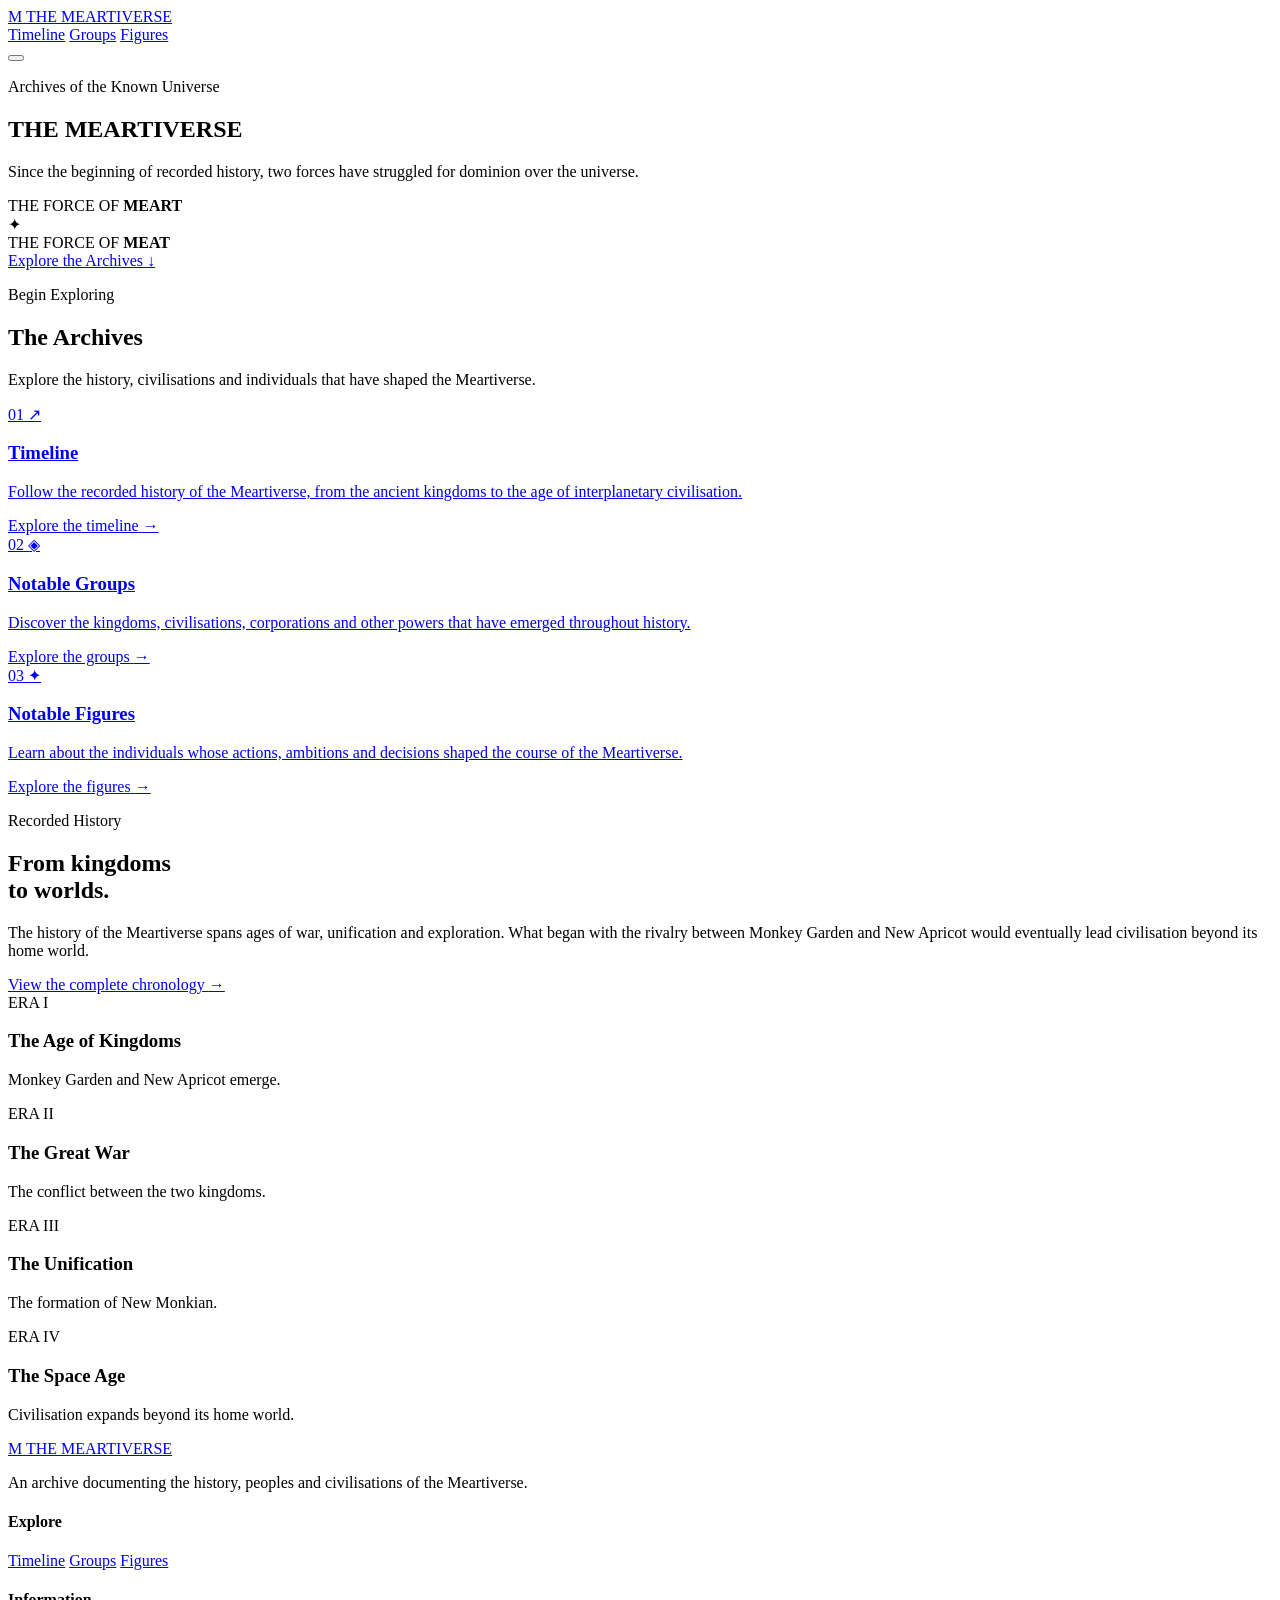
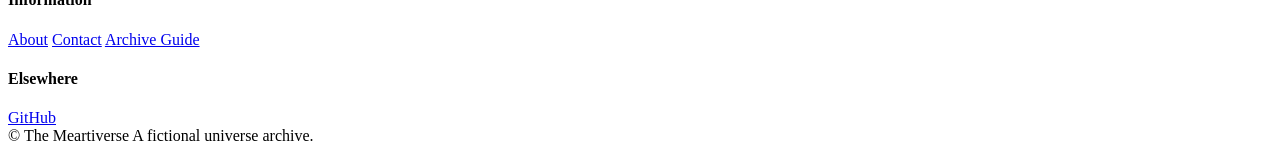
==== index.html @ 8fd5f60a "Create index.html" ====
<!DOCTYPE html>
<html lang="en">
<head>
    <meta charset="UTF-8">
    <meta name="viewport" content="width=device-width, initial-scale=1.0">

    <title>The Meartiverse</title>
    <meta
        name="description"
        content="The archives of the Meartiverse — a history of kingdoms, civilisations and the eternal conflict between Meat and Meart."
    >

    <!-- Fonts -->
    <link rel="preconnect" href="https://fonts.googleapis.com">
    <link rel="preconnect" href="https://fonts.gstatic.com" crossorigin>

    <link
        href="https://fonts.googleapis.com/css2?family=DM+Mono:wght@400;500&family=DM+Sans:wght@400;500;600&family=Playfair+Display:wght@500;600;700&display=swap"
        rel="stylesheet"
    >

    <link rel="stylesheet" href="style.css">
</head>

<body>

    <!-- Background decoration -->
    <div class="background-grid"></div>

    <header class="site-header">
        <a href="index.html" class="logo">
            <span class="logo-mark">M</span>
            <span>THE MEARTIVERSE</span>
        </a>

        <nav class="main-nav">
            <a href="#timeline">Timeline</a>
            <a href="#groups">Groups</a>
            <a href="#figures">Figures</a>
        </nav>

        <button class="menu-button" aria-label="Open navigation">
            <span></span>
            <span></span>
        </button>
    </header>


    <main>

        <!-- Hero -->
        <section class="hero">

            <div class="hero-decoration hero-decoration-left"></div>
            <div class="hero-decoration hero-decoration-right"></div>

            <div class="hero-content">

                <p class="eyebrow">
                    <span></span>
                    Archives of the Known Universe
                    <span></span>
                </p>

                <h1>THE MEARTIVERSE</h1>

                <p class="hero-intro">
                    Since the beginning of recorded history, two forces
                    have struggled for dominion over the universe.
                </p>

                <div class="forces">

                    <div class="force meart">
                        <span class="force-label">THE FORCE OF</span>
                        <strong>MEART</strong>
                    </div>

                    <div class="force-divider">
                        <span></span>
                        <span class="divider-symbol">✦</span>
                        <span></span>
                    </div>

                    <div class="force meat">
                        <span class="force-label">THE FORCE OF</span>
                        <strong>MEAT</strong>
                    </div>

                </div>

                <a href="#archives" class="scroll-link">
                    <span>Explore the Archives</span>
                    <span class="scroll-arrow">↓</span>
                </a>

            </div>

        </section>


        <!-- Archive sections -->
        <section class="archives-section" id="archives">

            <div class="section-heading">
                <p class="eyebrow">
                    <span></span>
                    Begin Exploring
                </p>

                <h2>The Archives</h2>

                <p>
                    Explore the history, civilisations and individuals
                    that have shaped the Meartiverse.
                </p>
            </div>


            <div class="archive-grid">

                <!-- Timeline -->
                <a href="#timeline" class="archive-card" id="timeline">

                    <div class="card-top">
                        <span class="card-number">01</span>
                        <span class="card-symbol">↗</span>
                    </div>

                    <div class="card-content">
                        <h3>Timeline</h3>

                        <p>
                            Follow the recorded history of the Meartiverse,
                            from the ancient kingdoms to the age of
                            interplanetary civilisation.
                        </p>
                    </div>

                    <div class="card-footer">
                        <span>Explore the timeline</span>
                        <span>→</span>
                    </div>

                </a>


                <!-- Groups -->
                <a href="#groups" class="archive-card" id="groups">

                    <div class="card-top">
                        <span class="card-number">02</span>
                        <span class="card-symbol">◈</span>
                    </div>

                    <div class="card-content">
                        <h3>Notable Groups</h3>

                        <p>
                            Discover the kingdoms, civilisations,
                            corporations and other powers that have
                            emerged throughout history.
                        </p>
                    </div>

                    <div class="card-footer">
                        <span>Explore the groups</span>
                        <span>→</span>
                    </div>

                </a>


                <!-- Figures -->
                <a href="#figures" class="archive-card" id="figures">

                    <div class="card-top">
                        <span class="card-number">03</span>
                        <span class="card-symbol">✦</span>
                    </div>

                    <div class="card-content">
                        <h3>Notable Figures</h3>

                        <p>
                            Learn about the individuals whose actions,
                            ambitions and decisions shaped the course
                            of the Meartiverse.
                        </p>
                    </div>

                    <div class="card-footer">
                        <span>Explore the figures</span>
                        <span>→</span>
                    </div>

                </a>

            </div>

        </section>


        <!-- History preview -->
        <section class="history-preview">

            <div class="history-intro">

                <p class="eyebrow">
                    <span></span>
                    Recorded History
                </p>

                <h2>From kingdoms<br>to worlds.</h2>

                <p>
                    The history of the Meartiverse spans ages of war,
                    unification and exploration. What began with the
                    rivalry between Monkey Garden and New Apricot would
                    eventually lead civilisation beyond its home world.
                </p>

                <a href="#timeline" class="text-link">
                    View the complete chronology <span>→</span>
                </a>

            </div>


            <div class="mini-timeline">

                <div class="timeline-entry">
                    <span class="timeline-year">ERA I</span>
                    <div class="timeline-marker"></div>

                    <div>
                        <h3>The Age of Kingdoms</h3>
                        <p>Monkey Garden and New Apricot emerge.</p>
                    </div>
                </div>

                <div class="timeline-entry">
                    <span class="timeline-year">ERA II</span>
                    <div class="timeline-marker"></div>

                    <div>
                        <h3>The Great War</h3>
                        <p>The conflict between the two kingdoms.</p>
                    </div>
                </div>

                <div class="timeline-entry">
                    <span class="timeline-year">ERA III</span>
                    <div class="timeline-marker"></div>

                    <div>
                        <h3>The Unification</h3>
                        <p>The formation of New Monkian.</p>
                    </div>
                </div>

                <div class="timeline-entry">
                    <span class="timeline-year">ERA IV</span>
                    <div class="timeline-marker"></div>

                    <div>
                        <h3>The Space Age</h3>
                        <p>Civilisation expands beyond its home world.</p>
                    </div>
                </div>

            </div>

        </section>

    </main>


    <!-- Footer -->
    <footer class="site-footer">

        <div class="footer-main">

            <div class="footer-brand">

                <a href="index.html" class="logo">
                    <span class="logo-mark">M</span>
                    <span>THE MEARTIVERSE</span>
                </a>

                <p>
                    An archive documenting the history, peoples and
                    civilisations of the Meartiverse.
                </p>

            </div>


            <div class="footer-links">

                <div class="footer-column">
                    <h4>Explore</h4>
                    <a href="#timeline">Timeline</a>
                    <a href="#groups">Groups</a>
                    <a href="#figures">Figures</a>
                </div>

                <div class="footer-column">
                    <h4>Information</h4>
                    <a href="#">About</a>
                    <a href="#">Contact</a>
                    <a href="#">Archive Guide</a>
                </div>

                <div class="footer-column">
                    <h4>Elsewhere</h4>
                    <a href="#">GitHub</a>
                </div>

            </div>

        </div>


        <div class="footer-bottom">
            <span>© <span id="year"></span> The Meartiverse</span>
            <span>A fictional universe archive.</span>
        </div>

    </footer>


    <script src="script.js"></script>

</body>
</html>
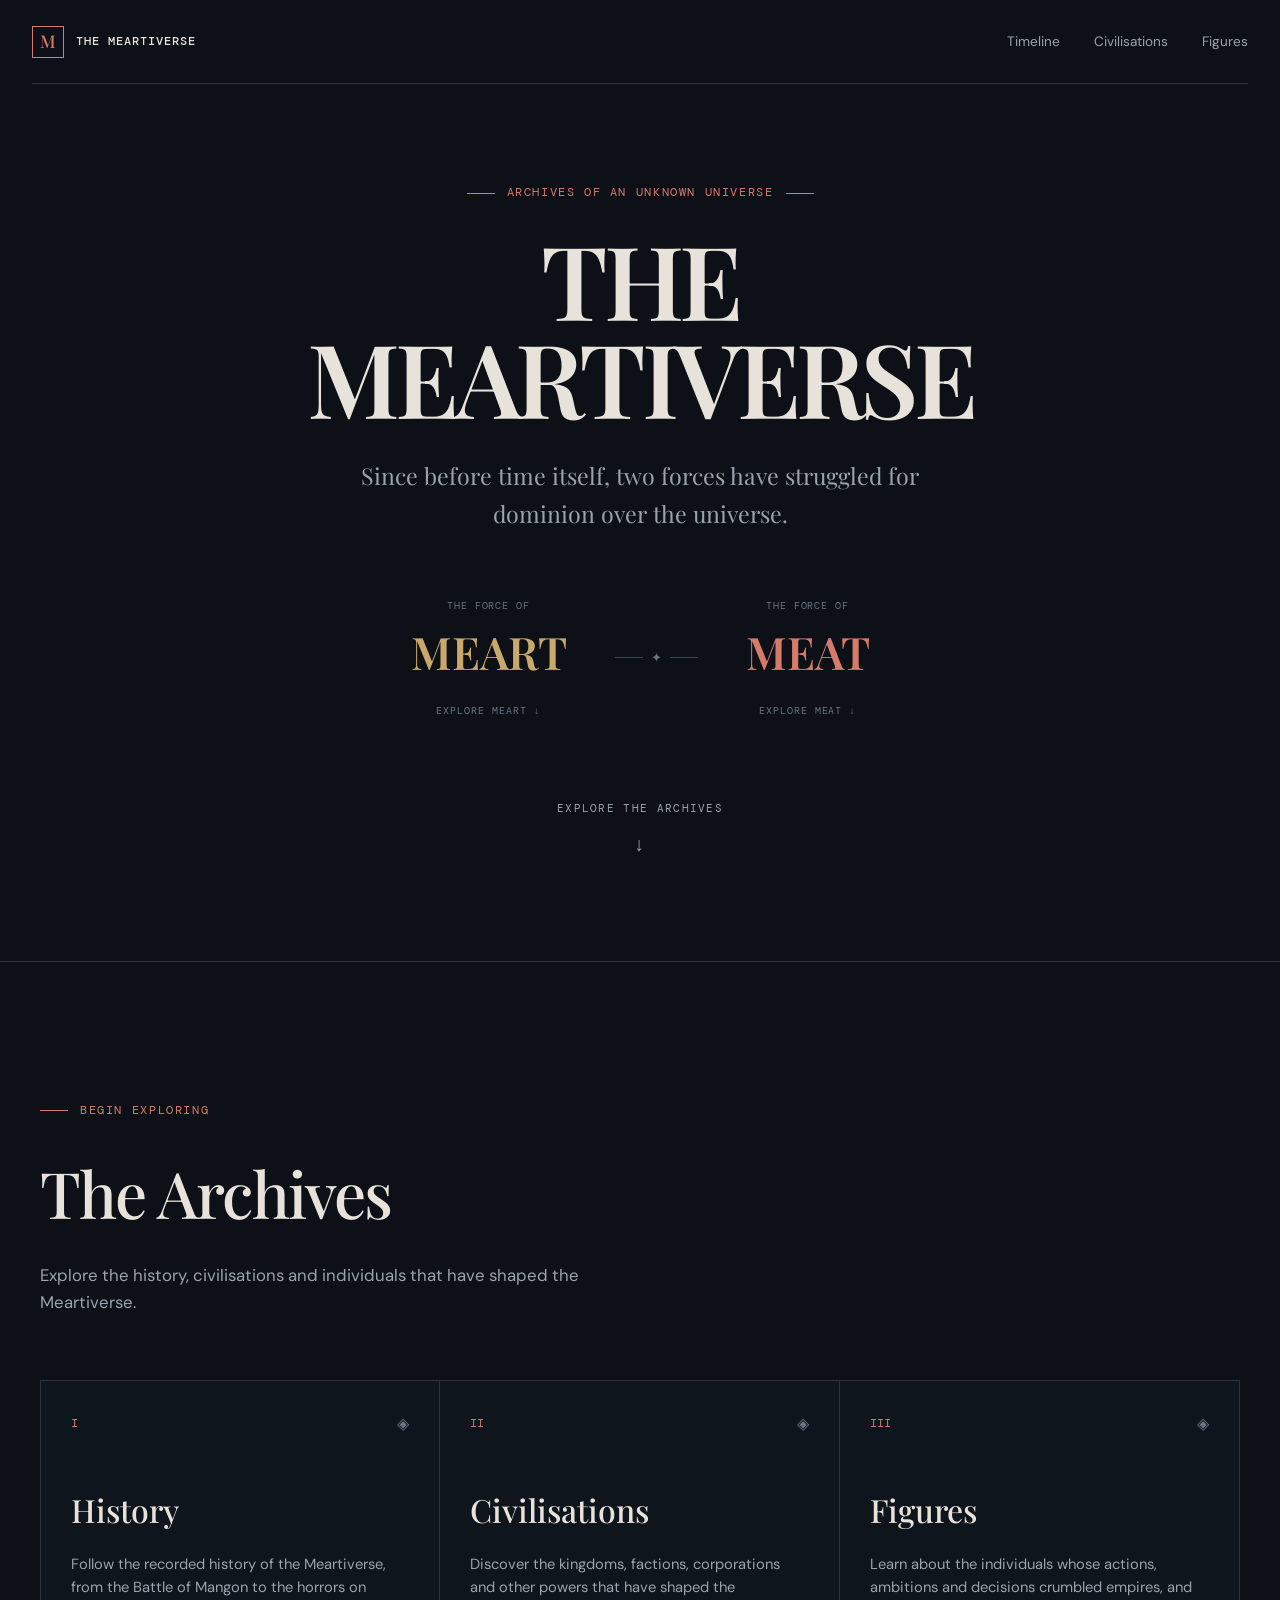
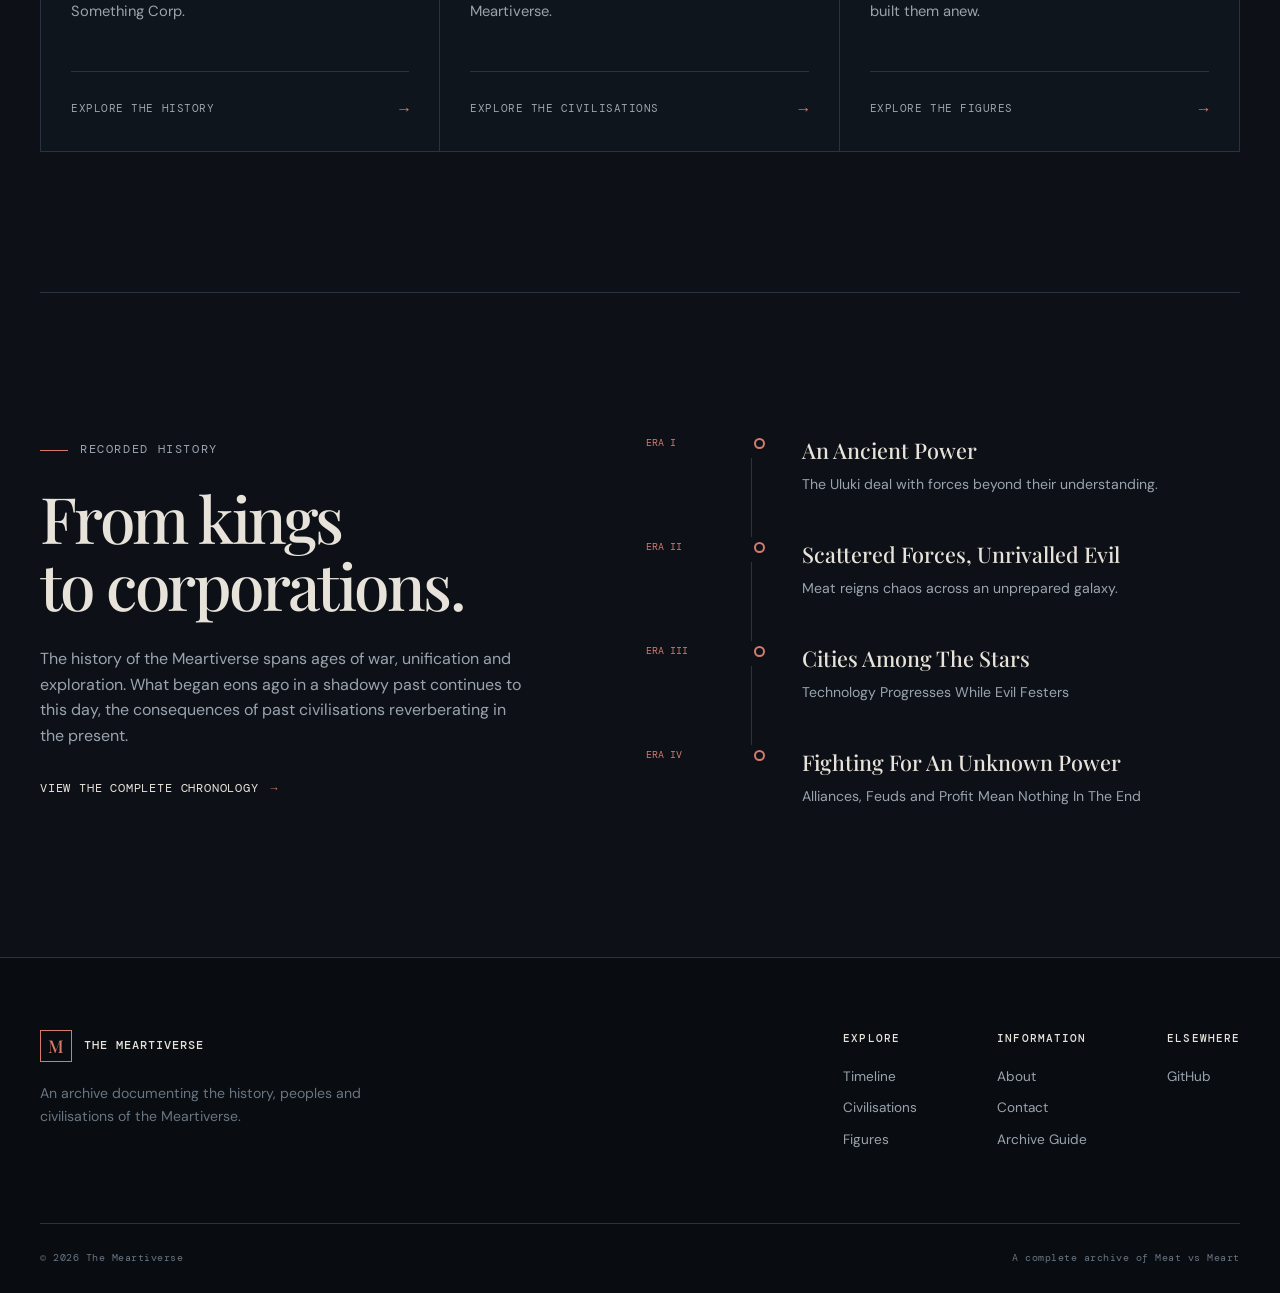
==== commit 30878713: "Update" ====
--- a/index.html
+++ b/index.html
@@ -34,8 +34,8 @@
         </a>
 
         <nav class="main-nav">
-            <a href="#timeline">Timeline</a>
-            <a href="#groups">Groups</a>
+            <a href="timeline.html">Timeline</a>
+            <a href="#groups">Civilisations</a>
             <a href="#figures">Figures</a>
         </nav>
 
@@ -58,23 +58,24 @@
 
                 <p class="eyebrow">
                     <span></span>
-                    Archives of the Known Universe
+                    Archives of an Unknown Universe
                     <span></span>
                 </p>
 
                 <h1>THE MEARTIVERSE</h1>
 
                 <p class="hero-intro">
-                    Since the beginning of recorded history, two forces
+                    Since before time itself, two forces
                     have struggled for dominion over the universe.
                 </p>
 
                 <div class="forces">
 
-                    <div class="force meart">
+                    <a href="#meart" class="force meart">
                         <span class="force-label">THE FORCE OF</span>
                         <strong>MEART</strong>
-                    </div>
+                        <span class="force-link-meart">Explore Meart ↓</span>
+                    </a>
 
                     <div class="force-divider">
                         <span></span>
@@ -82,10 +83,11 @@
                         <span></span>
                     </div>
 
-                    <div class="force meat">
+                    <a href="#meat" class="force meat">
                         <span class="force-label">THE FORCE OF</span>
                         <strong>MEAT</strong>
-                    </div>
+                        <span class="force-link-meat">Explore Meat ↓</span>
+                    </a>
 
                 </div>
 
@@ -120,25 +122,25 @@
             <div class="archive-grid">
 
                 <!-- Timeline -->
-                <a href="#timeline" class="archive-card" id="timeline">
+                <a href="timeline.html" class="archive-card" id="timeline">
 
                     <div class="card-top">
-                        <span class="card-number">01</span>
-                        <span class="card-symbol">↗</span>
+                        <span class="card-number">I</span>
+                        <span class="card-symbol">◈</span>
                     </div>
 
                     <div class="card-content">
-                        <h3>Timeline</h3>
+                        <h3>History</h3>
 
                         <p>
                             Follow the recorded history of the Meartiverse,
-                            from the ancient kingdoms to the age of
-                            interplanetary civilisation.
+                            from the Battle of Mangon to the horrors
+                            on Something Corp.
                         </p>
                     </div>
 
                     <div class="card-footer">
-                        <span>Explore the timeline</span>
+                        <span>Explore the history</span>
                         <span>→</span>
                     </div>
 
@@ -149,22 +151,22 @@
                 <a href="#groups" class="archive-card" id="groups">
 
                     <div class="card-top">
-                        <span class="card-number">02</span>
+                        <span class="card-number">II</span>
                         <span class="card-symbol">◈</span>
                     </div>
 
                     <div class="card-content">
-                        <h3>Notable Groups</h3>
+                        <h3>Civilisations</h3>
 
                         <p>
-                            Discover the kingdoms, civilisations,
-                            corporations and other powers that have
-                            emerged throughout history.
+                            Discover the kingdoms, factions, corporations 
+                            and other powers that have shaped
+                            the Meartiverse.
                         </p>
                     </div>
 
                     <div class="card-footer">
-                        <span>Explore the groups</span>
+                        <span>Explore the civilisations</span>
                         <span>→</span>
                     </div>
 
@@ -175,17 +177,17 @@
                 <a href="#figures" class="archive-card" id="figures">
 
                     <div class="card-top">
-                        <span class="card-number">03</span>
-                        <span class="card-symbol">✦</span>
+                        <span class="card-number">III</span>
+                        <span class="card-symbol">◈</span>
                     </div>
 
                     <div class="card-content">
-                        <h3>Notable Figures</h3>
+                        <h3>Figures</h3>
 
                         <p>
                             Learn about the individuals whose actions,
-                            ambitions and decisions shaped the course
-                            of the Meartiverse.
+                            ambitions and decisions crumbled empires, 
+                            and built them anew.
                         </p>
                     </div>
 
@@ -211,16 +213,17 @@
                     Recorded History
                 </p>
 
-                <h2>From kingdoms<br>to worlds.</h2>
+                <h2>From kings<br>to corporations.</h2>
 
                 <p>
                     The history of the Meartiverse spans ages of war,
-                    unification and exploration. What began with the
-                    rivalry between Monkey Garden and New Apricot would
-                    eventually lead civilisation beyond its home world.
-                </p>
-
-                <a href="#timeline" class="text-link">
+                    unification and exploration. What began eons ago
+                    in a shadowy past continues to this day, the
+                    consequences of past civilisations reverberating
+                    in the present.
+                </p>
+
+                <a href="timeline.html" class="text-link">
                     View the complete chronology <span>→</span>
                 </a>
 
@@ -234,8 +237,8 @@
                     <div class="timeline-marker"></div>
 
                     <div>
-                        <h3>The Age of Kingdoms</h3>
-                        <p>Monkey Garden and New Apricot emerge.</p>
+                        <h3>An Ancient Power</h3>
+                        <p>The Uluki deal with forces beyond their understanding.</p>
                     </div>
                 </div>
 
@@ -244,8 +247,8 @@
                     <div class="timeline-marker"></div>
 
                     <div>
-                        <h3>The Great War</h3>
-                        <p>The conflict between the two kingdoms.</p>
+                        <h3>Scattered Forces, Unrivalled Evil</h3>
+                        <p>Meat reigns chaos across an unprepared galaxy.</p>
                     </div>
                 </div>
 
@@ -254,8 +257,8 @@
                     <div class="timeline-marker"></div>
 
                     <div>
-                        <h3>The Unification</h3>
-                        <p>The formation of New Monkian.</p>
+                        <h3>Cities Among The Stars </h3>
+                        <p>Technology Progresses While Evil Festers</p>
                     </div>
                 </div>
 
@@ -264,8 +267,8 @@
                     <div class="timeline-marker"></div>
 
                     <div>
-                        <h3>The Space Age</h3>
-                        <p>Civilisation expands beyond its home world.</p>
+                        <h3>Fighting For An Unknown Power</h3>
+                        <p>Alliances, Feuds and Profit Mean Nothing In The End</p>
                     </div>
                 </div>
 
@@ -300,8 +303,8 @@
 
                 <div class="footer-column">
                     <h4>Explore</h4>
-                    <a href="#timeline">Timeline</a>
-                    <a href="#groups">Groups</a>
+                    <a href="timeline.html">Timeline</a>
+                    <a href="#groups">Civilisations</a>
                     <a href="#figures">Figures</a>
                 </div>
 
@@ -324,7 +327,7 @@
 
         <div class="footer-bottom">
             <span>© <span id="year"></span> The Meartiverse</span>
-            <span>A fictional universe archive.</span>
+            <span>A complete archive of Meat vs Meart</span>
         </div>
 
     </footer>
--- a/style.css
+++ b/style.css
@@ -0,0 +1,1385 @@
+/* =========================
+   ROOT / VARIABLES
+========================= */
+
+:root {
+    --background: #0d1117;
+    --background-light: #121820;
+    --surface: #161d26;
+    --surface-hover: #1a222d;
+
+    --border: #2a3440;
+    --border-light: #394553;
+
+    --text: #e8e3da;
+    --text-muted: #9aa4ae;
+    --text-dark: #697581;
+
+    --accent: #d67a6b;
+    --accent-soft: #b9685c;
+
+    --serif: "Playfair Display", Georgia, serif;
+    --sans: "DM Sans", Arial, sans-serif;
+    --mono: "DM Mono", monospace;
+
+    --meart: #c8a96b;
+    --meat: #d67a6b;
+}
+
+
+/* =========================
+   RESET
+========================= */
+
+* {
+    box-sizing: border-box;
+    margin: 0;
+    padding: 0;
+}
+
+html {
+    scroll-behavior: smooth;
+}
+
+body {
+    background: var(--background);
+    color: var(--text);
+    font-family: var(--sans);
+    line-height: 1.6;
+}
+
+a {
+    color: inherit;
+    text-decoration: none;
+}
+
+
+/* =========================
+   BACKGROUND
+========================= */
+
+.background-grid {
+    position: fixed;
+    inset: 0;
+    pointer-events: none;
+    z-index: -1;
+
+    opacity: 0.18;
+
+    background-image:
+        linear-gradient(
+            rgba(255, 255, 255, 0.025) 1px,
+            transparent 1px
+        ),
+        linear-gradient(
+            90deg,
+            rgba(255, 255, 255, 0.025) 1px,
+            transparent 1px
+        );
+
+    background-size: 80px 80px;
+
+    mask-image:
+        linear-gradient(
+            to bottom,
+            black,
+            transparent 75%
+        );
+}
+
+
+/* =========================
+   HEADER
+========================= */
+
+.site-header {
+    width: min(1400px, calc(100% - 64px));
+    height: 84px;
+
+    margin: 0 auto;
+
+    display: flex;
+    align-items: center;
+    justify-content: space-between;
+
+    border-bottom: 1px solid var(--border);
+}
+
+.logo {
+    display: flex;
+    align-items: center;
+    gap: 12px;
+
+    font-family: var(--mono);
+    font-size: 0.78rem;
+    font-weight: 500;
+    letter-spacing: 0.08em;
+}
+
+.logo-mark {
+    width: 32px;
+    height: 32px;
+
+    display: grid;
+    place-items: center;
+
+    border: 1px solid var(--accent);
+
+    color: var(--accent);
+
+    font-family: var(--serif);
+    font-size: 1.1rem;
+}
+
+.main-nav {
+    display: flex;
+    gap: 34px;
+
+    font-size: 0.85rem;
+    color: var(--text-muted);
+}
+
+.main-nav a {
+    transition: color 0.2s ease;
+}
+
+.main-nav a:hover {
+    color: var(--text);
+}
+
+.menu-button {
+    display: none;
+}
+
+
+/* =========================
+   HERO
+========================= */
+
+.hero {
+    position: relative;
+
+    min-height: 650px;
+
+    display: flex;
+    align-items: center;
+    justify-content: center;
+
+    padding: 100px 32px;
+
+    border-bottom: 1px solid var(--border);
+}
+
+.hero-content {
+    max-width: 850px;
+
+    text-align: center;
+}
+
+.eyebrow {
+    display: flex;
+    align-items: center;
+    justify-content: center;
+    gap: 12px;
+
+    color: var(--accent);
+
+    font-family: var(--mono);
+    font-size: 0.72rem;
+    letter-spacing: 0.14em;
+    text-transform: uppercase;
+}
+
+.eyebrow span {
+    width: 28px;
+    height: 1px;
+
+    background: var(--accent);
+}
+
+.hero h1 {
+    margin-top: 28px;
+
+    font-family: var(--serif);
+    font-size: clamp(3.5rem, 8vw, 7.5rem);
+    font-weight: 600;
+    letter-spacing: -0.045em;
+    line-height: 0.95;
+}
+
+.hero-intro {
+    max-width: 640px;
+
+    margin: 32px auto 0;
+
+    color: var(--text-muted);
+
+    font-family: var(--serif);
+    font-size: clamp(1.15rem, 2vw, 1.45rem);
+    line-height: 1.65;
+}
+
+
+/* =========================
+   MEART / MEAT
+========================= */
+
+.forces {
+    margin-top: 52px;
+
+    display: flex;
+    align-items: center;
+    justify-content: center;
+    gap: 28px;
+}
+
+.force {
+    display: flex;
+    flex-direction: column;
+    align-items: center;
+    gap: 3px;
+
+    padding: 12px 20px;
+
+    transition: transform 0.2s ease;
+}
+
+.force-link-meart, .force-link-meat {
+    margin-top: 12px;
+
+    color: var(--text-dark);
+
+    font-family: var(--mono);
+    font-size: 0.6rem;
+    letter-spacing: 0.1em;
+    text-transform: uppercase;
+
+    transition: color 0.2s ease;
+}
+
+.force:hover {
+    transform: translateY(-3px);
+}
+
+.meart:hover .force-link-meart {
+    color: var(--meart);
+}
+
+.meat:hover .force-link-meat {
+    color: var(--meat);
+}
+
+.meart:hover strong {
+    color: var(--meart);
+}
+
+.meat:hover strong {
+    color: var(--meat);
+}
+
+.force-label {
+    color: var(--text-dark);
+
+    font-family: var(--mono);
+    font-size: 0.62rem;
+    letter-spacing: 0.1em;
+}
+
+.force strong {
+    font-family: var(--serif);
+    font-size: clamp(1.8rem, 4vw, 2.8rem);
+    font-weight: 600;
+}
+
+.meart strong {
+    color: var(--meart);
+}
+
+.meat strong {
+    color: var(--meat);
+}
+
+.force-divider {
+    display: flex;
+    align-items: center;
+    gap: 8px;
+
+    color: var(--text-dark);
+}
+
+.force-divider > span:first-child,
+.force-divider > span:last-child {
+    width: 28px;
+    height: 1px;
+
+    background: var(--border-light);
+}
+
+.divider-symbol {
+    font-size: 0.8rem;
+}
+
+
+.scroll-link {
+    margin-top: 70px;
+
+    display: inline-flex;
+    flex-direction: column;
+    align-items: center;
+    gap: 12px;
+
+    color: var(--text-muted);
+
+    font-family: var(--mono);
+    font-size: 0.68rem;
+    letter-spacing: 0.12em;
+    text-transform: uppercase;
+
+    transition: color 0.2s ease;
+}
+
+.scroll-link:hover {
+    color: var(--accent);
+}
+
+.scroll-arrow {
+    font-size: 1.2rem;
+
+    animation: bounce 2s infinite;
+}
+
+@keyframes bounce {
+    0%,
+    100% {
+        transform: translateY(0);
+    }
+
+    50% {
+        transform: translateY(6px);
+    }
+}
+
+
+/* =========================
+   ARCHIVES
+========================= */
+
+.archives-section {
+    width: min(1200px, calc(100% - 64px));
+
+    margin: 0 auto;
+
+    padding: 140px 0;
+}
+
+.section-heading {
+    max-width: 620px;
+
+    margin-bottom: 64px;
+}
+
+.section-heading .eyebrow {
+    justify-content: flex-start;
+}
+
+.section-heading h2 {
+    margin-top: 22px;
+
+    font-family: var(--serif);
+    font-size: clamp(2.5rem, 5vw, 4rem);
+    font-weight: 500;
+    letter-spacing: -0.03em;
+}
+
+.section-heading > p:last-child {
+    margin-top: 18px;
+
+    color: var(--text-muted);
+    font-size: 1.05rem;
+}
+
+
+.archive-grid {
+    display: grid;
+    grid-template-columns: repeat(3, 1fr);
+
+    border: 1px solid var(--border);
+}
+
+.archive-card {
+    min-height: 370px;
+
+    padding: 30px;
+
+    display: flex;
+    flex-direction: column;
+    justify-content: space-between;
+
+    background: rgba(22, 29, 38, 0.35);
+
+    border-right: 1px solid var(--border);
+
+    transition:
+        background 0.25s ease,
+        transform 0.25s ease;
+}
+
+.archive-card:last-child {
+    border-right: none;
+}
+
+.archive-card:hover {
+    background: var(--surface-hover);
+}
+
+.card-top,
+.card-footer {
+    display: flex;
+    justify-content: space-between;
+    align-items: center;
+}
+
+.card-number {
+    color: var(--accent);
+
+    font-family: var(--mono);
+    font-size: 0.75rem;
+}
+
+.card-symbol {
+    color: var(--text-dark);
+}
+
+.card-content {
+    margin: auto 0;
+}
+
+.card-content h3 {
+    font-family: var(--serif);
+    font-size: 2rem;
+    font-weight: 500;
+}
+
+.card-content p {
+    margin-top: 18px;
+
+    color: var(--text-muted);
+    font-size: 0.92rem;
+}
+
+.card-footer {
+    padding-top: 24px;
+
+    border-top: 1px solid var(--border);
+
+    color: var(--text-muted);
+
+    font-family: var(--mono);
+    font-size: 0.68rem;
+    letter-spacing: 0.05em;
+    text-transform: uppercase;
+}
+
+.card-footer span:last-child {
+    color: var(--accent);
+    font-size: 1rem;
+
+    transition: transform 0.2s ease;
+}
+
+.archive-card:hover .card-footer span:last-child {
+    transform: translateX(5px);
+}
+
+
+/* =========================
+   HISTORY PREVIEW
+========================= */
+
+.history-preview {
+    width: min(1200px, calc(100% - 64px));
+
+    margin: 0 auto;
+    padding: 120px 0 150px;
+
+    display: grid;
+    grid-template-columns: 0.9fr 1.1fr;
+    gap: 120px;
+
+    border-top: 1px solid var(--border);
+}
+
+.history-intro .eyebrow {
+    justify-content: flex-start;
+}
+
+.history-intro h2 {
+    margin-top: 24px;
+
+    font-family: var(--serif);
+    font-size: clamp(2.7rem, 5vw, 4.5rem);
+    font-weight: 500;
+    line-height: 1.05;
+    letter-spacing: -0.04em;
+}
+
+.history-intro > p {
+    margin-top: 28px;
+
+    color: var(--text-muted);
+}
+
+.text-link {
+    display: inline-flex;
+    gap: 12px;
+
+    margin-top: 32px;
+
+    color: var(--text);
+
+    font-family: var(--mono);
+    font-size: 0.72rem;
+    letter-spacing: 0.07em;
+    text-transform: uppercase;
+}
+
+.text-link span {
+    color: var(--accent);
+
+    transition: transform 0.2s ease;
+}
+
+.text-link:hover span {
+    transform: translateX(5px);
+}
+
+
+/* =========================
+   MINI TIMELINE
+========================= */
+
+.mini-timeline {
+    padding-top: 20px;
+}
+
+.timeline-entry {
+    position: relative;
+
+    display: grid;
+    grid-template-columns: 90px 30px 1fr;
+    gap: 18px;
+
+    padding-bottom: 42px;
+}
+
+.timeline-entry:last-child {
+    padding-bottom: 0;
+}
+
+.timeline-entry:not(:last-child)::after {
+    content: "";
+
+    position: absolute;
+
+    width: 1px;
+
+    background: var(--border);
+
+    left: 105px;
+    top: 25px;
+    bottom: 0;
+}
+
+.timeline-year {
+    padding-top: 2px;
+
+    color: var(--accent);
+
+    font-family: var(--mono);
+    font-size: 0.65rem;
+}
+
+.timeline-marker {
+    width: 11px;
+    height: 11px;
+
+    margin-top: 5px;
+
+    border: 2px solid var(--accent);
+    background: var(--background);
+
+    border-radius: 50%;
+
+    z-index: 1;
+}
+
+.timeline-entry h3 {
+    font-family: var(--serif);
+    font-size: 1.35rem;
+    font-weight: 500;
+}
+
+.timeline-entry p {
+    margin-top: 5px;
+
+    color: var(--text-muted);
+    font-size: 0.88rem;
+}
+
+
+/* =========================
+   FOOTER
+========================= */
+
+.site-footer {
+    background: #090d12;
+
+    border-top: 1px solid var(--border);
+}
+
+.footer-main {
+    width: min(1200px, calc(100% - 64px));
+
+    margin: 0 auto;
+    padding: 72px 0;
+
+    display: flex;
+    justify-content: space-between;
+    gap: 80px;
+}
+
+.footer-brand {
+    max-width: 330px;
+}
+
+.footer-brand p {
+    margin-top: 20px;
+
+    color: var(--text-dark);
+    font-size: 0.88rem;
+}
+
+.footer-links {
+    display: flex;
+    gap: 80px;
+}
+
+.footer-column {
+    display: flex;
+    flex-direction: column;
+    gap: 10px;
+}
+
+.footer-column h4 {
+    margin-bottom: 8px;
+
+    color: var(--text);
+
+    font-family: var(--mono);
+    font-size: 0.67rem;
+    font-weight: 500;
+    letter-spacing: 0.1em;
+    text-transform: uppercase;
+}
+
+.footer-column a {
+    color: var(--text-muted);
+    font-size: 0.85rem;
+
+    transition: color 0.2s ease;
+}
+
+.footer-column a:hover {
+    color: var(--accent);
+}
+
+
+.footer-bottom {
+    width: min(1200px, calc(100% - 64px));
+    min-height: 70px;
+
+    margin: 0 auto;
+
+    display: flex;
+    align-items: center;
+    justify-content: space-between;
+
+    border-top: 1px solid var(--border);
+
+    color: var(--text-dark);
+
+    font-family: var(--mono);
+    font-size: 0.63rem;
+    letter-spacing: 0.05em;
+}
+
+
+/* =========================
+   RESPONSIVE
+========================= */
+
+@media (max-width: 900px) {
+
+    .archive-grid {
+        grid-template-columns: 1fr;
+    }
+
+    .archive-card {
+        min-height: 300px;
+
+        border-right: none;
+        border-bottom: 1px solid var(--border);
+    }
+
+    .archive-card:last-child {
+        border-bottom: none;
+    }
+
+    .history-preview {
+        grid-template-columns: 1fr;
+        gap: 70px;
+    }
+
+    .footer-main {
+        flex-direction: column;
+    }
+
+    .footer-links {
+        justify-content: space-between;
+    }
+
+}
+
+
+@media (max-width: 650px) {
+
+    .site-header,
+    .archives-section,
+    .history-preview,
+    .footer-main,
+    .footer-bottom {
+        width: min(100% - 40px, 1200px);
+    }
+
+    .site-header {
+        height: 70px;
+    }
+
+    .main-nav {
+        display: none;
+    }
+
+    .menu-button {
+        width: 38px;
+        height: 38px;
+
+        display: flex;
+        flex-direction: column;
+        align-items: center;
+        justify-content: center;
+        gap: 5px;
+
+        border: 1px solid var(--border);
+        background: transparent;
+    }
+
+    .menu-button span {
+        width: 14px;
+        height: 1px;
+
+        background: var(--text-muted);
+    }
+
+    .hero {
+        min-height: 620px;
+
+        padding: 80px 20px;
+    }
+
+    .hero h1 {
+        font-size: 3.7rem;
+    }
+
+    .forces {
+        gap: 15px;
+    }
+
+    .force strong {
+        font-size: 1.8rem;
+    }
+
+    .force-divider > span:first-child,
+    .force-divider > span:last-child {
+        width: 12px;
+    }
+
+    .archives-section {
+        padding: 90px 0;
+    }
+
+    .history-preview {
+        padding: 90px 0;
+    }
+
+    .footer-links {
+        flex-wrap: wrap;
+        gap: 45px;
+    }
+
+    .footer-bottom {
+        padding: 22px 0;
+
+        flex-direction: column;
+        align-items: flex-start;
+        gap: 7px;
+    }
+
+    .timeline-entry {
+        grid-template-columns: 65px 22px 1fr;
+        gap: 10px;
+    }
+
+    .timeline-entry:not(:last-child)::after {
+        left: 75px;
+    }
+
+}
+
+/* =========================
+   TIMELINE PAGE
+========================= */
+
+.timeline-hero {
+    width: min(1200px, calc(100% - 64px));
+
+    min-height: 700px;
+
+    margin: 0 auto;
+
+    display: flex;
+    flex-direction: column;
+    justify-content: center;
+
+    padding: 120px 0;
+}
+
+.timeline-hero .eyebrow {
+    justify-content: flex-start;
+}
+
+.timeline-hero h1 {
+    max-width: 850px;
+
+    margin-top: 36px;
+
+    font-family: var(--serif);
+    font-size: clamp(4rem, 8vw, 7.5rem);
+    font-weight: 500;
+    line-height: 0.95;
+    letter-spacing: -0.05em;
+}
+
+.timeline-hero-intro {
+    max-width: 620px;
+
+    margin-top: 38px;
+
+    color: var(--text-muted);
+    font-size: 1.05rem;
+    line-height: 1.8;
+}
+
+.timeline-begin {
+    display: inline-flex;
+    align-items: center;
+    gap: 14px;
+
+    width: fit-content;
+
+    margin-top: 50px;
+
+    color: var(--text);
+
+    font-family: var(--mono);
+    font-size: 0.68rem;
+    letter-spacing: 0.1em;
+    text-transform: uppercase;
+}
+
+.timeline-begin span:last-child {
+    color: var(--accent);
+
+    transition: transform 0.2s ease;
+}
+
+.timeline-begin:hover span:last-child {
+    transform: translateY(4px);
+}
+
+
+/* =========================
+   ERA
+========================= */
+
+.timeline-era {
+    position: relative;
+
+    padding: 180px 0;
+
+    border-top: 1px solid var(--border);
+}
+
+.era-introduction {
+    width: min(900px, calc(100% - 64px));
+
+    margin: 0 auto 140px;
+
+    text-align: center;
+}
+
+.era-number {
+    color: var(--accent);
+
+    font-family: var(--mono);
+    font-size: 0.7rem;
+    letter-spacing: 0.12em;
+}
+
+.era-introduction h2 {
+    margin-top: 28px;
+
+    font-family: var(--serif);
+    font-size: clamp(3rem, 6vw, 5.5rem);
+    font-weight: 500;
+    line-height: 1;
+    letter-spacing: -0.04em;
+}
+
+.era-introduction p {
+    max-width: 580px;
+
+    margin: 28px auto 0;
+
+    color: var(--text-muted);
+    font-size: 1rem;
+}
+
+
+/* =========================
+   TIMELINE
+========================= */
+
+.timeline-container {
+    position: relative;
+
+    width: min(1200px, calc(100% - 64px));
+
+    margin: 0 auto;
+}
+
+
+/* Central line */
+
+.timeline-container::before {
+    content: "";
+
+    position: absolute;
+
+    top: 0;
+    bottom: 0;
+    left: 50%;
+
+    width: 1px;
+
+    background: var(--border);
+}
+
+
+/* =========================
+   EVENTS
+========================= */
+
+.timeline-event {
+    position: relative;
+
+    width: 100%;
+
+    display: grid;
+
+    margin-bottom: 150px;
+}
+
+.timeline-event.left {
+    grid-template-columns: 1fr 80px 1fr;
+}
+
+.timeline-event.right {
+    grid-template-columns: 1fr 80px 1fr;
+}
+
+
+/* Left event */
+
+.timeline-event.left .event-content {
+    grid-column: 1;
+
+    padding-right: 80px;
+
+    text-align: right;
+}
+
+.timeline-event.left .timeline-node {
+    grid-column: 2;
+}
+
+
+/* Right event */
+
+.timeline-event.right .timeline-node {
+    grid-column: 2;
+}
+
+.timeline-event.right .event-content {
+    grid-column: 3;
+
+    padding-left: 80px;
+}
+
+
+/* =========================
+   EVENT CONTENT
+========================= */
+
+.event-content {
+    position: relative;
+
+    max-width: 430px;
+}
+
+.timeline-event.left .event-content {
+    margin-left: auto;
+}
+
+.event-type {
+    color: var(--accent);
+
+    font-family: var(--mono);
+    font-size: 0.65rem;
+    letter-spacing: 0.1em;
+}
+
+.event-content h3 {
+    margin-top: 16px;
+
+    font-family: var(--serif);
+    font-size: clamp(1.8rem, 3vw, 2.7rem);
+    font-weight: 500;
+    line-height: 1.1;
+}
+
+.event-content p {
+    margin-top: 18px;
+
+    color: var(--text-muted);
+    font-size: 0.95rem;
+    line-height: 1.75;
+}
+
+.event-link {
+    display: inline-flex;
+    gap: 10px;
+
+    margin-top: 22px;
+
+    color: var(--text);
+
+    font-family: var(--mono);
+    font-size: 0.65rem;
+    letter-spacing: 0.08em;
+    text-transform: uppercase;
+}
+
+.event-link span {
+    color: var(--accent);
+
+    transition: transform 0.2s ease;
+}
+
+.event-link:hover span {
+    transform: translateX(5px);
+}
+
+
+/* =========================
+   NODES
+========================= */
+
+.timeline-node {
+    position: relative;
+
+    display: flex;
+    justify-content: center;
+}
+
+.timeline-node > span {
+    width: 13px;
+    height: 13px;
+
+    display: grid;
+    place-items: center;
+
+    background: var(--background);
+
+    border: 2px solid var(--accent);
+    border-radius: 50%;
+
+    z-index: 1;
+}
+
+.timeline-node.major > span {
+    width: 19px;
+    height: 19px;
+
+    background: var(--accent);
+}
+
+.timeline-node.founding > span {
+    width: 25px;
+    height: 25px;
+
+    border: none;
+
+    color: var(--accent);
+
+    font-size: 1.3rem;
+}
+
+
+/* =========================
+   PLACEHOLDER
+========================= */
+
+.event-placeholder {
+    opacity: 0.55;
+}
+
+.event-placeholder h3 {
+    font-style: italic;
+}
+
+
+/* =========================
+   TIMELINE END
+========================= */
+
+.timeline-end {
+    position: relative;
+
+    display: flex;
+    align-items: center;
+    justify-content: center;
+    gap: 18px;
+
+    padding-top: 40px;
+
+    color: var(--text-dark);
+
+    font-family: var(--mono);
+    font-size: 0.6rem;
+    letter-spacing: 0.12em;
+    text-transform: uppercase;
+}
+
+.timeline-end-line {
+    width: 50px;
+    height: 1px;
+
+    background: var(--border);
+}
+
+
+/* =========================
+   ACTIVE NAVIGATION
+========================= */
+
+.main-nav a.active {
+    color: var(--text);
+}
+
+
+/* =========================
+   MOBILE TIMELINE
+========================= */
+
+@media (max-width: 800px) {
+
+    .timeline-hero {
+        min-height: 620px;
+    }
+
+    .timeline-container::before {
+        left: 8px;
+    }
+
+    .timeline-event,
+    .timeline-event.left,
+    .timeline-event.right {
+        display: grid;
+
+        grid-template-columns: 32px 1fr;
+
+        gap: 24px;
+    }
+
+    .timeline-event.left .event-content,
+    .timeline-event.right .event-content {
+        grid-column: 2;
+
+        margin: 0;
+        padding: 0;
+
+        text-align: left;
+    }
+
+    .timeline-event.left .timeline-node,
+    .timeline-event.right .timeline-node {
+        grid-column: 1;
+        grid-row: 1;
+    }
+
+    .era-introduction {
+        text-align: left;
+    }
+
+    .era-introduction p {
+        margin-left: 0;
+    }
+
+}
+
+
+@media (max-width: 650px) {
+
+    .timeline-hero {
+        width: min(100% - 40px, 1200px);
+
+        padding: 80px 0;
+    }
+
+    .timeline-hero h1 {
+        font-size: 4rem;
+    }
+
+    .timeline-container {
+        width: min(100% - 40px, 1200px);
+    }
+
+    .timeline-era {
+        padding: 110px 0;
+    }
+
+    .era-introduction {
+        width: min(100% - 40px, 900px);
+
+        margin-bottom: 90px;
+    }
+
+    .era-introduction h2 {
+        font-size: 3.2rem;
+    }
+
+    .timeline-event {
+        margin-bottom: 90px;
+    }
+
+}
+
+.encrypted-label {
+    color: var(--meart);
+}
+
+
+.decrypt-button {
+    margin-top: 24px;
+
+    background: transparent;
+    border: 1px solid var(--border);
+
+    padding: 10px 14px;
+
+    color: var(--text);
+
+    font-family: var(--mono);
+    font-size: 0.62rem;
+    letter-spacing: 0.1em;
+    text-transform: uppercase;
+
+    cursor: pointer;
+
+    transition: border-color 0.2s ease, color 0.2s ease;
+}
+
+.decrypt-button:hover {
+    border-color: var(--meart);
+    color: var(--meart);
+}
+
+.alien-log {
+    margin-top: 34px;
+
+    color: var(--text-muted);
+
+    font-family: var(--mono);
+    font-size: 0.8rem;
+    line-height: 2.1;
+    letter-spacing: 0.08em;
+
+    white-space: pre-wrap;
+
+    min-height: 250px;
+}
+
+.alien-line {
+    min-height: 1.8em;
+}
+
+.alien-token {
+    display: inline-block;
+}
+
+.alien-token.recovered {
+    color: var(--text);
+}
+
+.alien-token.locking {
+    animation: recovered-flash 0.4s ease;
+}
+
+@keyframes recovered-flash {
+    0% {
+        opacity: 0;
+        transform: translateY(-3px);
+    }
+
+    100% {
+        opacity: 1;
+        transform: translateY(0);
+    }
+}
+
+.translation-status {
+    margin-top: 26px;
+
+    color: var(--text-muted);
+
+    font-family: var(--mono);
+    font-size: 0.65rem;
+
+    letter-spacing: 0.12em;
+    text-transform: uppercase;
+}
+
+.decrypt-button:disabled {
+    opacity: 0.55;
+    cursor: default;
+}
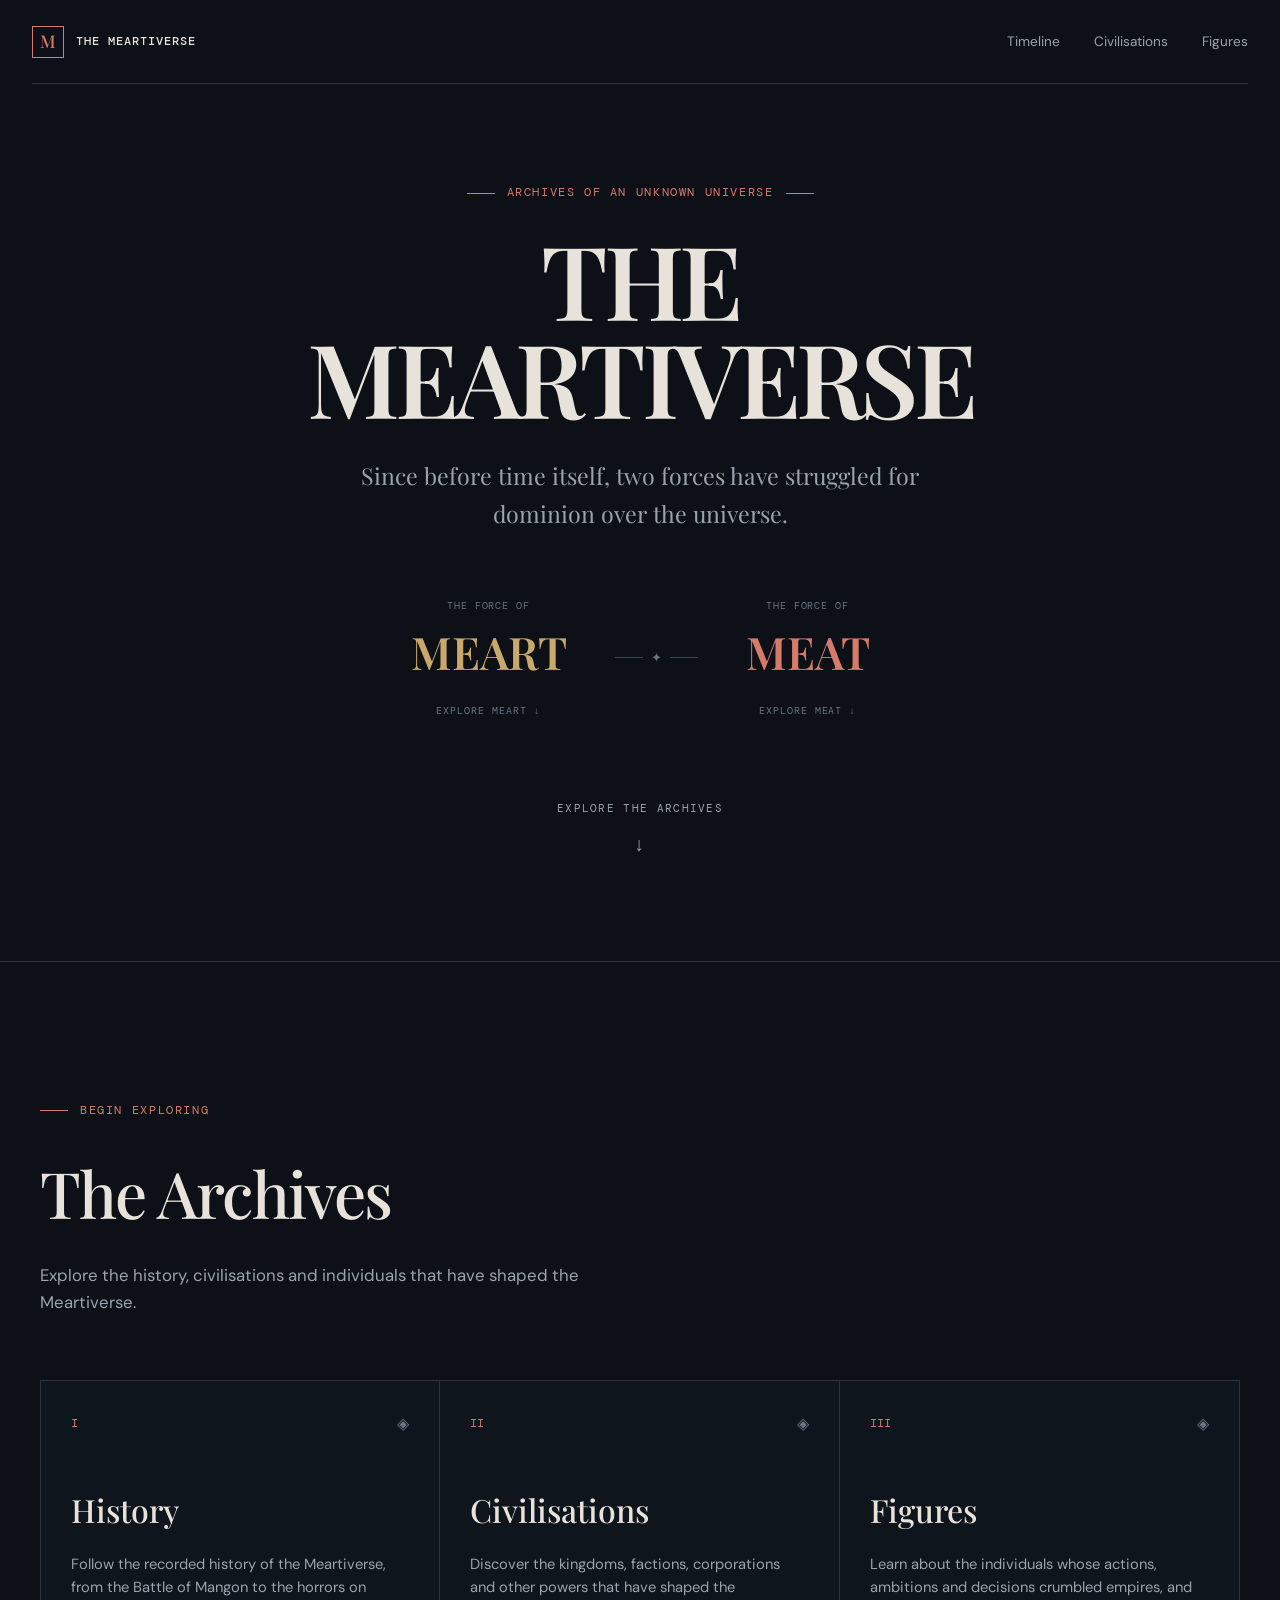
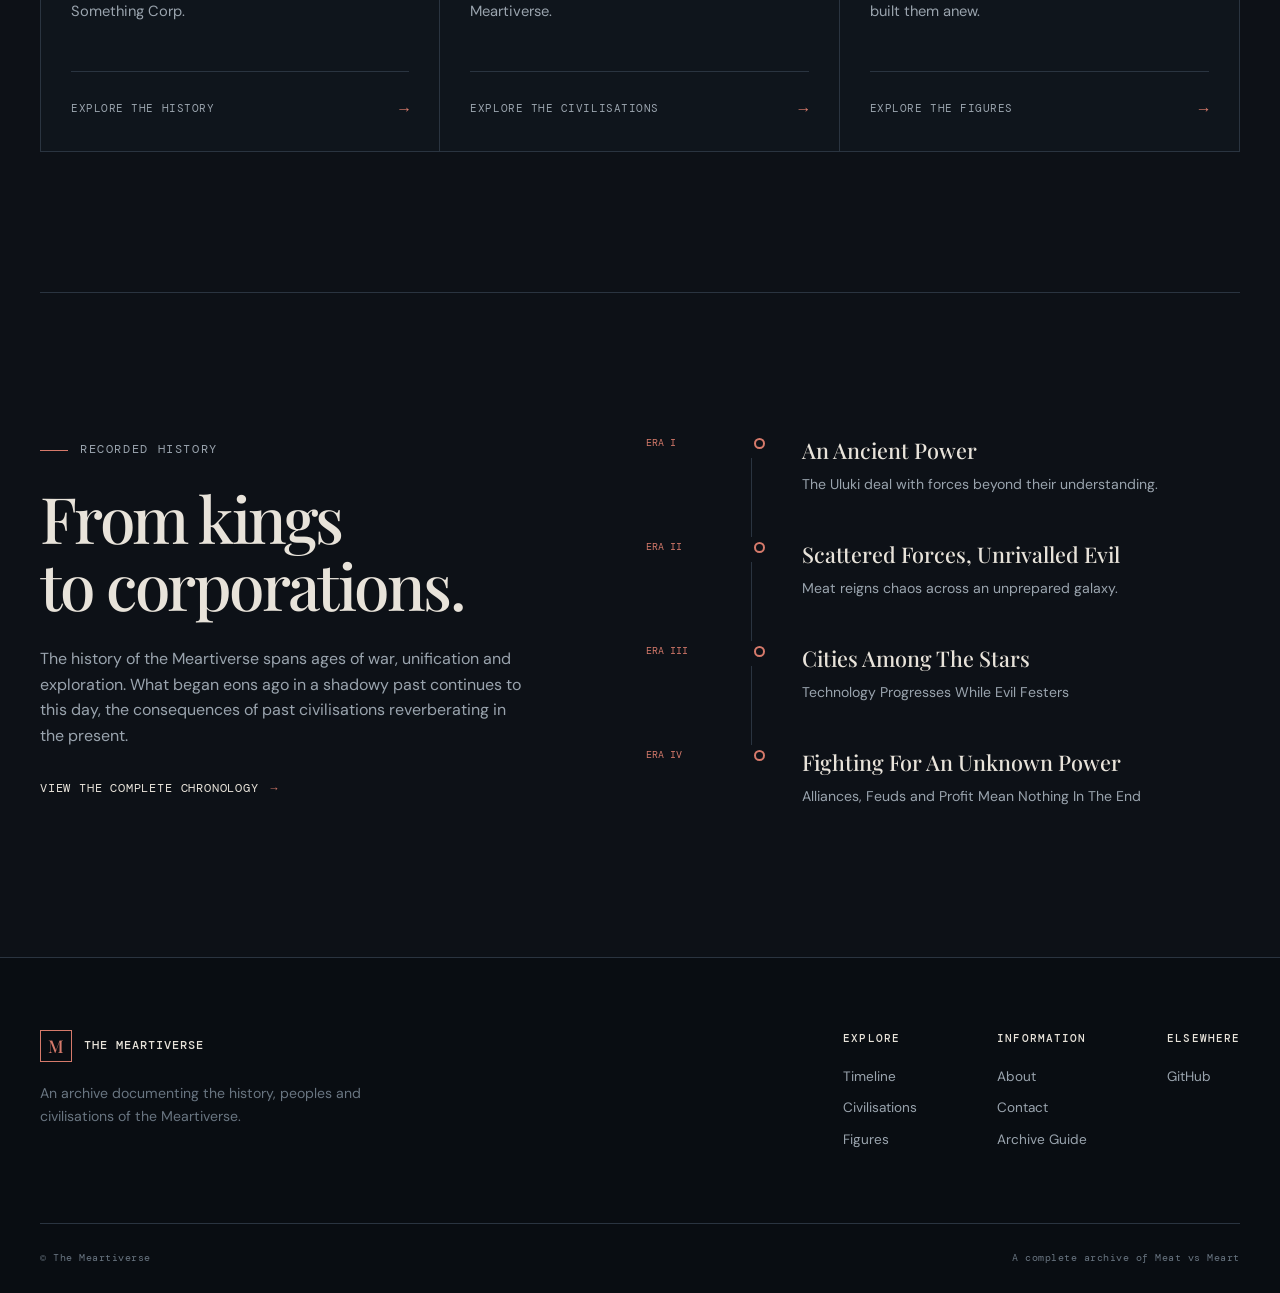
==== commit e4ac9ebc: "Civilisations" ====
--- a/index.html
+++ b/index.html
@@ -326,7 +326,7 @@
 
 
         <div class="footer-bottom">
-            <span>© <span id="year"></span> The Meartiverse</span>
+            <span>© The Meartiverse</span>
             <span>A complete archive of Meat vs Meart</span>
         </div>
 
